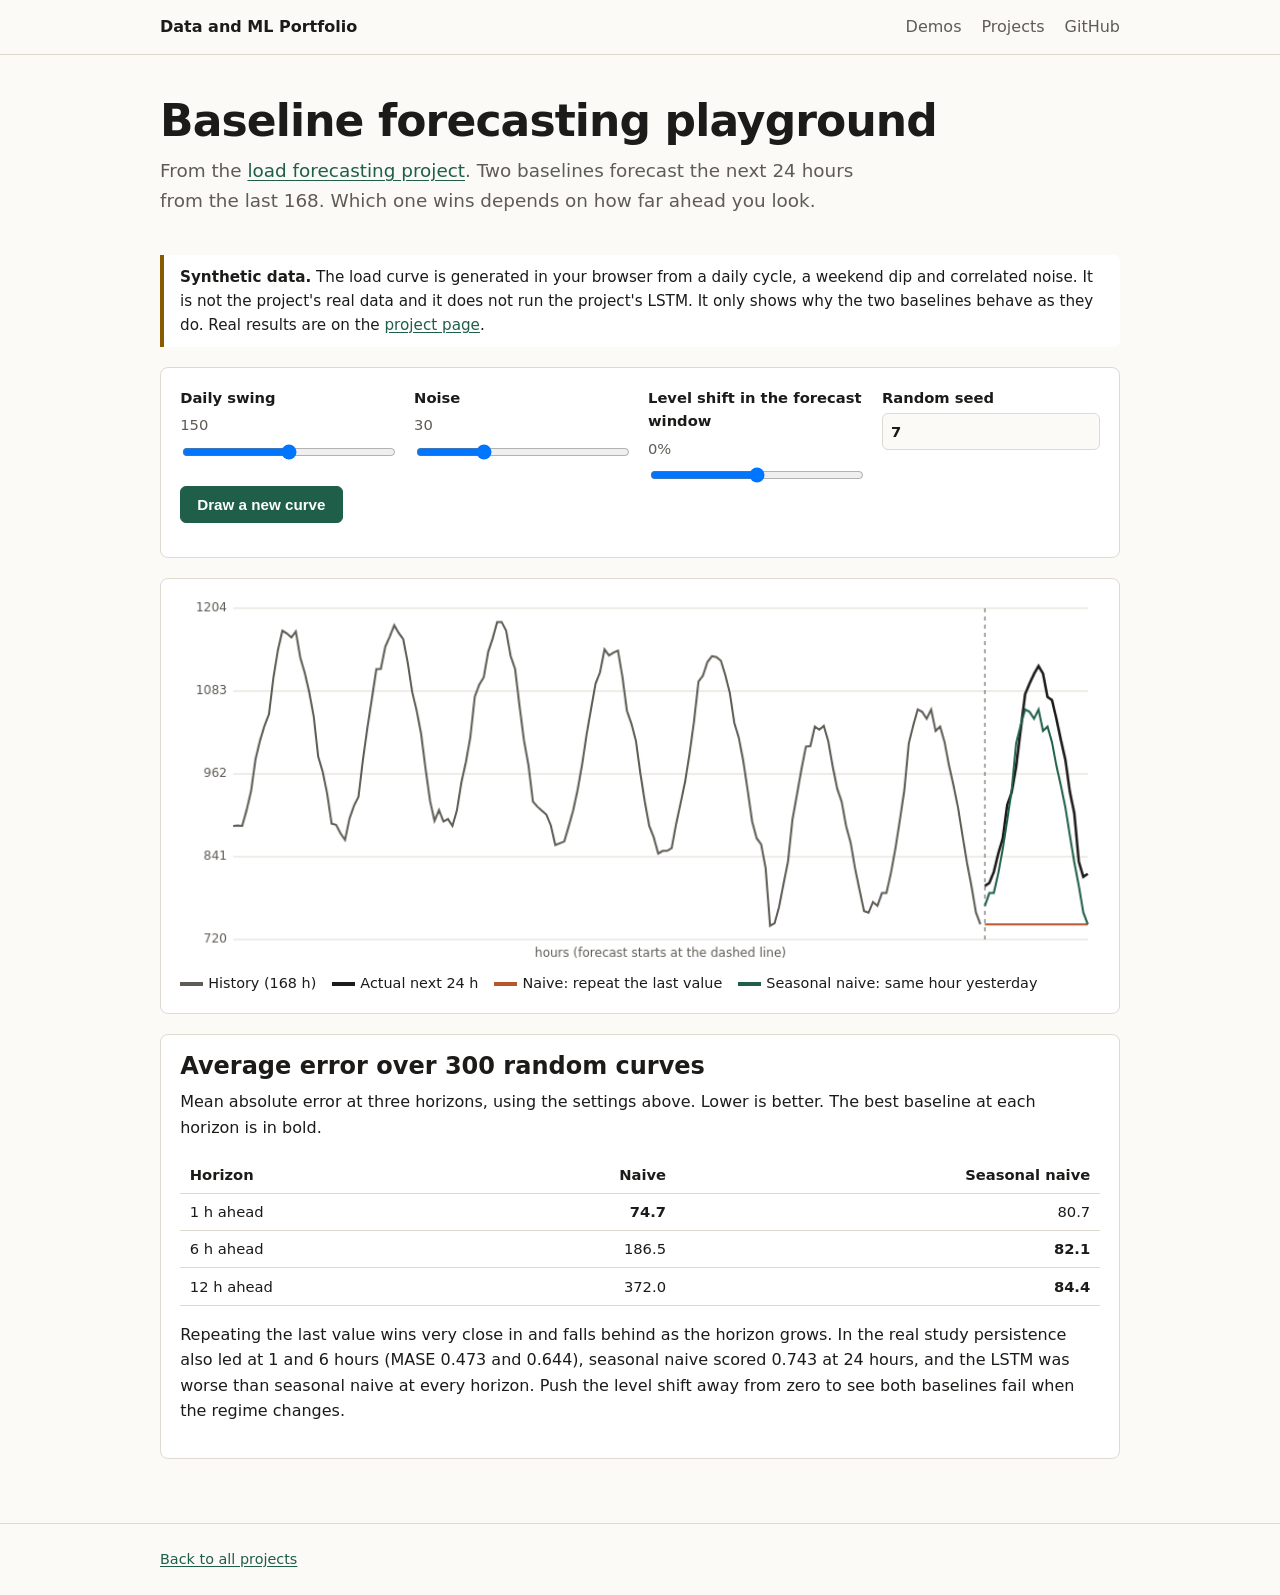
==== demos/forecast.html @ ba9340a3 "Add portfolio site with three in-browser demos" ====
<!doctype html>
<html lang="en">
<head>
  <meta charset="utf-8">
  <meta name="viewport" content="width=device-width, initial-scale=1">
  <title>Baseline Forecasting Playground | Data and ML Portfolio</title>
  <link rel="stylesheet" href="../css/style.css">
</head>
<body>
  <header class="site-header">
    <div class="wrap">
      <a class="brand" href="../index.html">Data and ML Portfolio</a>
      <nav class="site-nav" aria-label="Main">
        <a href="../index.html#demos">Demos</a>
        <a href="../index.html#projects">Projects</a>
        <a href="https://github.com/polysius">GitHub</a>
      </nav>
    </div>
  </header>

  <main class="wrap">
    <section class="project-head">
      <h1>Baseline forecasting playground</h1>
      <p class="tagline">From the <a href="../project.html?slug=lstm-load-forecasting">load forecasting project</a>. Two baselines forecast the next 24 hours from the last 168. Which one wins depends on how far ahead you look.</p>
    </section>

    <p class="note-box"><strong>Synthetic data.</strong> The load curve is generated in your browser from a daily cycle, a weekend dip and correlated noise. It is not the project's real data and it does not run the project's LSTM. It only shows why the two baselines behave as they do. Real results are on the <a href="../project.html?slug=lstm-load-forecasting">project page</a>.</p>

    <div class="panel">
      <div class="controls">
        <label>Daily swing <span class="value-readout" id="swing-readout"></span>
          <input type="range" id="swing" min="0" max="300" step="10" value="150"></label>
        <label>Noise <span class="value-readout" id="noise-readout"></span>
          <input type="range" id="noise" min="0" max="100" step="5" value="30"></label>
        <label>Level shift in the forecast window <span class="value-readout" id="shift-readout"></span>
          <input type="range" id="shift" min="-25" max="25" step="1" value="0"></label>
        <label>Random seed
          <input type="number" id="seed" value="7" min="1" max="99999"></label>
      </div>
      <p><button class="button" id="redraw" type="button">Draw a new curve</button></p>
    </div>

    <div class="panel">
      <canvas id="chart" width="900" height="360" role="img" aria-label="Line chart of the last 168 hours of load, the actual next 24 hours, and two baseline forecasts"></canvas>
      <ul class="legend">
        <li><span class="swatch" style="background: var(--muted)"></span>History (168 h)</li>
        <li><span class="swatch" style="background: var(--text)"></span>Actual next 24 h</li>
        <li><span class="swatch" style="background: var(--series-b)"></span>Naive: repeat the last value</li>
        <li><span class="swatch" style="background: var(--series-a)"></span>Seasonal naive: same hour yesterday</li>
      </ul>
    </div>

    <div class="panel">
      <h2 style="margin-top:0">Average error over 300 random curves</h2>
      <p>Mean absolute error at three horizons, using the settings above. Lower is better. The best baseline at each horizon is in bold.</p>
      <div class="table-scroll">
        <table>
          <thead><tr><th>Horizon</th><th class="num">Naive</th><th class="num">Seasonal naive</th></tr></thead>
          <tbody id="results"></tbody>
        </table>
      </div>
      <p style="margin-top:1rem">Repeating the last value wins very close in and falls behind as the horizon grows. In the real study persistence also led at 1 and 6 hours (MASE 0.473 and 0.644), seasonal naive scored 0.743 at 24 hours, and the LSTM was worse than seasonal naive at every horizon. Push the level shift away from zero to see both baselines fail when the regime changes.</p>
    </div>
  </main>

  <footer class="site-footer">
    <div class="wrap"><a href="../index.html">Back to all projects</a></div>
  </footer>

  <script src="../js/forecast-demo.js"></script>
</body>
</html>
---- css/style.css ----
/* Shared styles for the portfolio and its demos. Colours are tokens so dark mode only redefines them. */

:root {
  --bg: #fbfaf7;
  --surface: #ffffff;
  --text: #1c1b19;
  --muted: #5f5c55;
  --border: #dedad0;
  --accent: #1f5f4a;
  --accent-text: #ffffff;
  --good: #1f6b3a;
  --bad: #a3321f;
  --warn: #8a5a00;
  --series-a: #1f5f4a;
  --series-b: #b4572b;
  --series-c: #3b6ea5;
  --max-width: 62rem;
}

@media (prefers-color-scheme: dark) {
  :root {
    --bg: #161614;
    --surface: #201f1c;
    --text: #ecebe6;
    --muted: #a9a69d;
    --border: #38362f;
    --accent: #6fc2a3;
    --accent-text: #0f1a15;
    --good: #7fcf97;
    --bad: #f0907c;
    --warn: #e0b45a;
    --series-a: #6fc2a3;
    --series-b: #e0895a;
    --series-c: #82aedd;
  }
}

* { box-sizing: border-box; }

body {
  margin: 0;
  background: var(--bg);
  color: var(--text);
  font: 1rem/1.6 system-ui, -apple-system, "Segoe UI", Roboto, sans-serif;
}

a { color: var(--accent); text-underline-offset: 0.15em; }
a:hover { text-decoration-thickness: 2px; }
:focus-visible { outline: 3px solid var(--accent); outline-offset: 2px; }

h1, h2, h3 { line-height: 1.2; margin: 0 0 0.5rem; }
h1 { font-size: clamp(1.9rem, 4vw, 2.75rem); letter-spacing: -0.02em; }
h2 { font-size: 1.5rem; margin-top: 3rem; }
h3 { font-size: 1.1rem; }
p { margin: 0 0 1rem; }

.wrap { max-width: var(--max-width); margin: 0 auto; padding: 0 1rem; }

/* Header and footer */
.site-header { border-bottom: 1px solid var(--border); }
.site-header .wrap { display: flex; justify-content: space-between; align-items: center; gap: 1rem; padding-top: 0.9rem; padding-bottom: 0.9rem; flex-wrap: wrap; }
.brand { font-weight: 700; text-decoration: none; color: var(--text); }
.site-nav { display: flex; gap: 1.25rem; }
.site-nav a { color: var(--muted); text-decoration: none; }
.site-nav a:hover { color: var(--text); }
.site-footer { border-top: 1px solid var(--border); margin-top: 4rem; padding: 1.5rem 0; color: var(--muted); font-size: 0.9rem; }

/* Hero */
.hero { padding: 3.5rem 0 1rem; }
.hero p { max-width: 42rem; color: var(--muted); font-size: 1.125rem; }

/* Buttons and links styled as buttons */
.button {
  display: inline-block; padding: 0.55rem 1rem; border-radius: 6px;
  background: var(--accent); color: var(--accent-text); text-decoration: none; font-weight: 600;
  border: 1px solid var(--accent); cursor: pointer; font-size: 0.95rem;
}
.button.secondary { background: transparent; color: var(--accent); }
.button:hover { filter: brightness(1.08); }

/* Demo and project cards */
.card-grid { display: grid; grid-template-columns: repeat(auto-fill, minmax(18rem, 1fr)); gap: 1rem; }
.card {
  background: var(--surface); border: 1px solid var(--border); border-radius: 8px;
  padding: 1.1rem 1.2rem; display: flex; flex-direction: column; gap: 0.5rem;
}
.card h3 a { color: var(--text); text-decoration: none; }
.card h3 a:hover { text-decoration: underline; }
.card p { margin: 0; color: var(--muted); font-size: 0.95rem; }
.card .card-footer { margin-top: auto; padding-top: 0.5rem; display: flex; gap: 1rem; font-size: 0.9rem; flex-wrap: wrap; }

.demo-card { border-left: 4px solid var(--accent); }

/* Status badge and tags */
.badge { display: inline-block; font-size: 0.78rem; font-weight: 600; padding: 0.1rem 0.55rem; border-radius: 999px; border: 1px solid currentColor; width: fit-content; }
.badge.complete { color: var(--good); }
.badge.in-progress { color: var(--warn); }
.badge.early { color: var(--muted); }
.tags { display: flex; flex-wrap: wrap; gap: 0.35rem; padding: 0; margin: 0; list-style: none; }
.tags li { font-size: 0.8rem; color: var(--muted); background: var(--bg); border: 1px solid var(--border); border-radius: 4px; padding: 0.05rem 0.45rem; }

/* Filter buttons */
.filters { display: flex; flex-wrap: wrap; gap: 0.5rem; margin: 0 0 1.25rem; }
.filters button { font: inherit; font-size: 0.9rem; padding: 0.3rem 0.8rem; border-radius: 999px; border: 1px solid var(--border); background: var(--surface); color: var(--text); cursor: pointer; }
.filters button[aria-pressed="true"] { background: var(--accent); color: var(--accent-text); border-color: var(--accent); }

/* Project page */
.project-head { padding: 2.5rem 0 0.5rem; }
.project-head .tagline { color: var(--muted); font-size: 1.15rem; max-width: 44rem; }
.results { display: grid; grid-template-columns: repeat(auto-fit, minmax(15rem, 1fr)); gap: 1rem; margin: 1.5rem 0; }
.result { background: var(--surface); border: 1px solid var(--border); border-radius: 8px; padding: 1rem 1.1rem; }
.result .value { font-size: 1.5rem; font-weight: 700; color: var(--accent); font-variant-numeric: tabular-nums; }
.result .label { font-weight: 600; }
.result .note { color: var(--muted); font-size: 0.9rem; margin: 0.25rem 0 0; }
.caveats li { margin-bottom: 0.5rem; }
figure { margin: 1.5rem 0; }
figure img { max-width: 100%; height: auto; border: 1px solid var(--border); border-radius: 6px; background: #fff; }
figcaption { color: var(--muted); font-size: 0.9rem; margin-top: 0.4rem; }

/* Demo pages */
.panel { background: var(--surface); border: 1px solid var(--border); border-radius: 8px; padding: 1.1rem 1.2rem; margin: 1.25rem 0; }
.note-box { border-left: 4px solid var(--warn); padding: 0.6rem 1rem; background: var(--surface); border-radius: 0 6px 6px 0; margin: 1rem 0; font-size: 0.95rem; }
.controls { display: grid; grid-template-columns: repeat(auto-fit, minmax(13rem, 1fr)); gap: 1rem; }
.controls label { display: flex; flex-direction: column; gap: 0.25rem; font-weight: 600; font-size: 0.92rem; }
.controls input, .controls select { font: inherit; padding: 0.35rem 0.5rem; border: 1px solid var(--border); border-radius: 6px; background: var(--bg); color: var(--text); }
.controls input[type="range"] { padding: 0; }
.value-readout { font-weight: 400; color: var(--muted); }
canvas { width: 100%; height: auto; display: block; }
.legend { display: flex; gap: 1rem; flex-wrap: wrap; font-size: 0.9rem; margin: 0.5rem 0 0; padding: 0; list-style: none; }
.legend .swatch { display: inline-block; width: 1.4rem; height: 0.2rem; vertical-align: middle; margin-right: 0.35rem; }

table { border-collapse: collapse; width: 100%; font-size: 0.92rem; }
th, td { text-align: left; padding: 0.4rem 0.6rem; border-bottom: 1px solid var(--border); vertical-align: top; }
td.num, th.num { text-align: right; font-variant-numeric: tabular-nums; }
.table-scroll { overflow-x: auto; }

pre.sql { margin: 0.3rem 0 0.8rem; padding: 0.7rem 0.9rem; background: var(--bg); border: 1px solid var(--border); border-radius: 6px; overflow-x: auto; white-space: pre-wrap; word-break: break-word; font-size: 0.85rem; }
.correct { color: var(--good); font-weight: 600; }
.incorrect { color: var(--bad); font-weight: 600; }

@media (max-width: 40rem) {
  .hero { padding-top: 2rem; }
  h2 { margin-top: 2.25rem; }
}
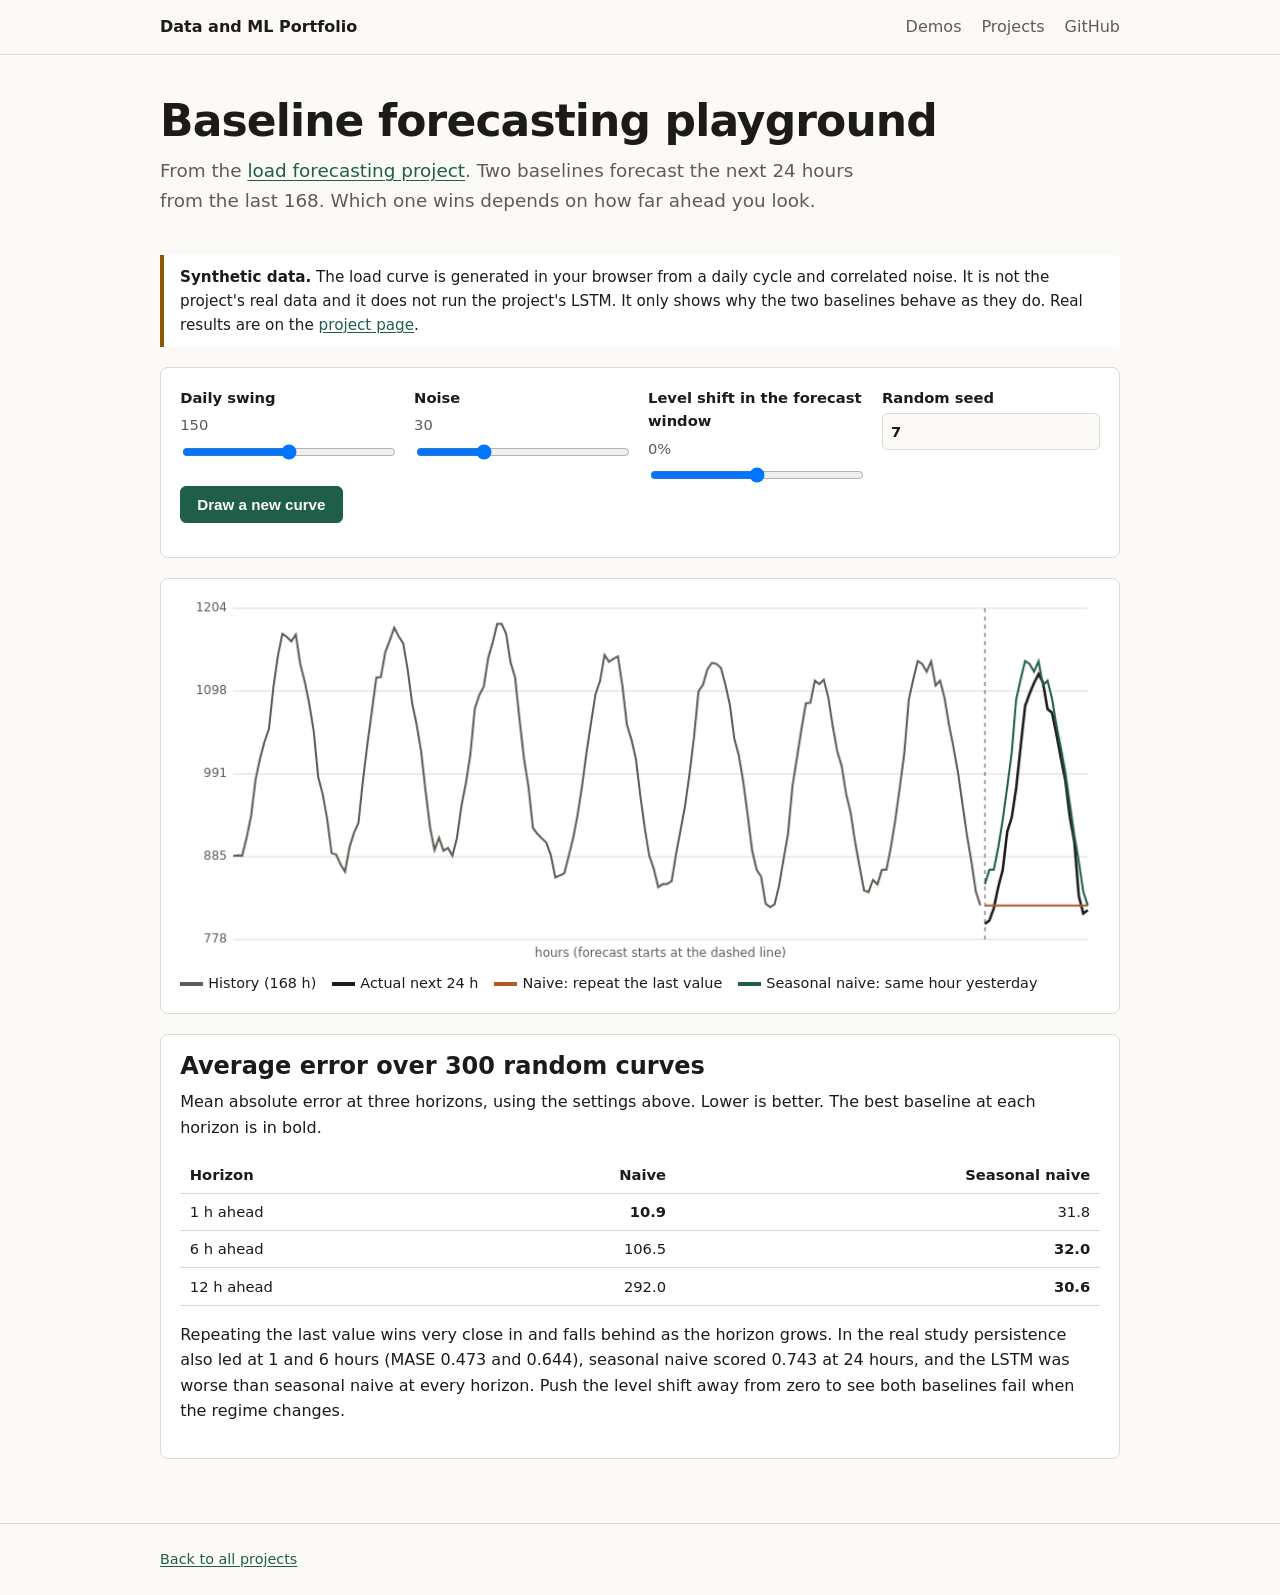
==== commit de6c45b6: "Remove weekend term from the demo curve and make the replay build script path-independent" ====
--- a/demos/forecast.html
+++ b/demos/forecast.html
@@ -24,7 +24,7 @@
       <p class="tagline">From the <a href="../project.html?slug=lstm-load-forecasting">load forecasting project</a>. Two baselines forecast the next 24 hours from the last 168. Which one wins depends on how far ahead you look.</p>
     </section>
 
-    <p class="note-box"><strong>Synthetic data.</strong> The load curve is generated in your browser from a daily cycle, a weekend dip and correlated noise. It is not the project's real data and it does not run the project's LSTM. It only shows why the two baselines behave as they do. Real results are on the <a href="../project.html?slug=lstm-load-forecasting">project page</a>.</p>
+    <p class="note-box"><strong>Synthetic data.</strong> The load curve is generated in your browser from a daily cycle and correlated noise. It is not the project's real data and it does not run the project's LSTM. It only shows why the two baselines behave as they do. Real results are on the <a href="../project.html?slug=lstm-load-forecasting">project page</a>.</p>
 
     <div class="panel">
       <div class="controls">
